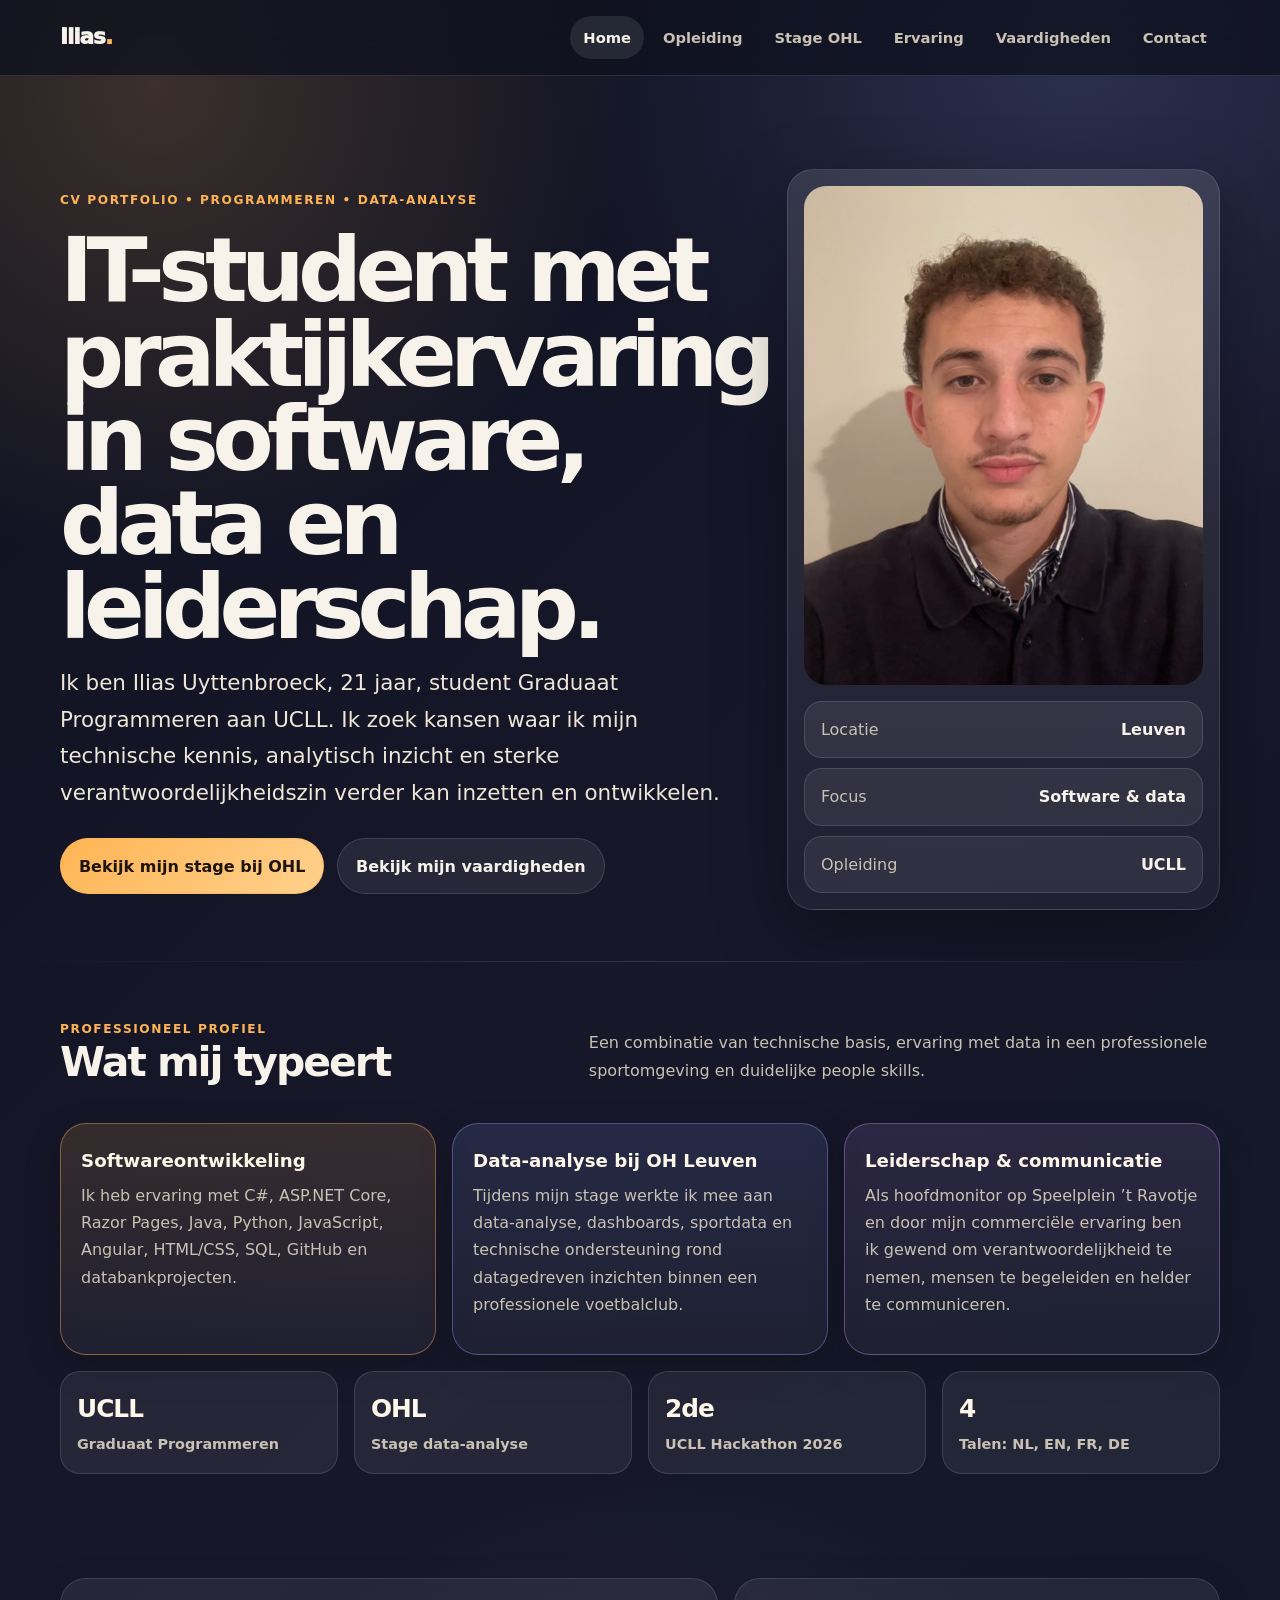
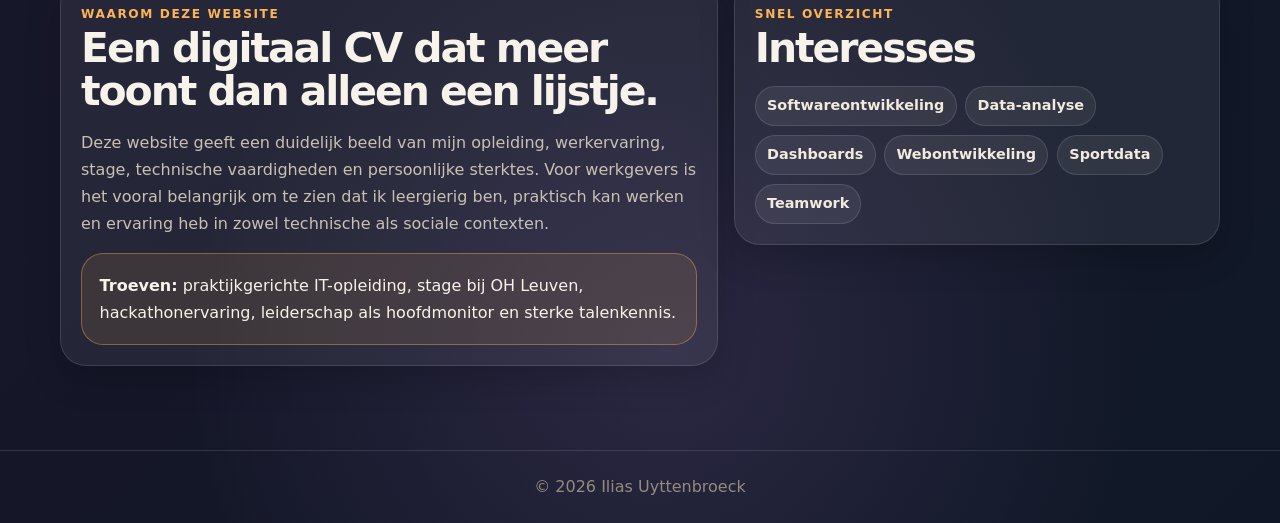
==== index.html @ 3ab749e5 "Initial portfolio website" ====
<!DOCTYPE html>
<html lang="nl">
<head>
  <meta charset="UTF-8">
  <meta name="viewport" content="width=device-width, initial-scale=1">
  <title>Ilias Uyttenbroeck | CV Portfolio</title>
  <meta name="description" content="Professioneel CV-portfolio van Ilias Uyttenbroeck: student programmeren, data-analyse, softwareontwikkeling en leiderschapservaring.">
  <link rel="stylesheet" href="styles/style.css">
  <script defer src="scripts/main.js"></script>
</head>
<body>
<header class="header"><div class="container header-inner"><a class="logo" href="index.html">Ilias<span>.</span></a><nav class="navbar" aria-label="Hoofdnavigatie"><ul><li><a href="index.html" aria-current="page">Home</a></li><li><a href="opleiding.html">Opleiding</a></li><li><a href="stage.html">Stage OHL</a></li><li><a href="ervaring.html">Ervaring</a></li><li><a href="vaardigheden.html">Vaardigheden</a></li><li><a href="contact.html">Contact</a></li></ul></nav></div></header>
<main>
  <section class="hero">
    <div class="container hero-grid">
      <div>
        <span class="kicker">CV portfolio • programmeren • data-analyse</span>
        <h1>IT-student met praktijkervaring in software, data en leiderschap.</h1>
        <p class="lead">Ik ben Ilias Uyttenbroeck, <span data-age></span> jaar, student Graduaat Programmeren aan UCLL. Ik zoek kansen waar ik mijn technische kennis, analytisch inzicht en sterke verantwoordelijkheidszin verder kan inzetten en ontwikkelen.</p>
        <div class="hero-actions">
          <a class="btn btn-primary" href="stage.html">Bekijk mijn stage bij OHL</a>
          <a class="btn btn-secondary" href="vaardigheden.html">Bekijk mijn vaardigheden</a>
        </div>
      </div>
      <aside class="profile-card" aria-label="Profiel van Ilias">
        <img class="profile-photo" src="img/selfie.jpg" alt="Foto van Ilias Uyttenbroeck">
        <div class="profile-meta">
          <div class="meta-pill"><span>Locatie</span><strong>Leuven</strong></div>
          <div class="meta-pill"><span>Focus</span><strong>Software & data</strong></div>
          <div class="meta-pill"><span>Opleiding</span><strong>UCLL</strong></div>
        </div>
      </aside>
    </div>
  </section>

  <section class="section"><div class="container">
    <div class="section-head"><div><span class="kicker">Professioneel profiel</span><h2>Wat mij typeert</h2></div><p>Een combinatie van technische basis, ervaring met data in een professionele sportomgeving en duidelijke people skills.</p></div>
    <div class="card-grid">
      <article class="card highlight"><h3>Softwareontwikkeling</h3><p>Ik heb ervaring met C#, ASP.NET Core, Razor Pages, Java, Python, JavaScript, Angular, HTML/CSS, SQL, GitHub en databankprojecten.</p></article>
      <article class="card blue-card"><h3>Data-analyse bij OH Leuven</h3><p>Tijdens mijn stage werkte ik mee aan data-analyse, dashboards, sportdata en technische ondersteuning rond datagedreven inzichten binnen een professionele voetbalclub.</p></article>
      <article class="card purple-card"><h3>Leiderschap & communicatie</h3><p>Als hoofdmonitor op Speelplein ’t Ravotje en door mijn commerciële ervaring ben ik gewend om verantwoordelijkheid te nemen, mensen te begeleiden en helder te communiceren.</p></article>
    </div>
    <div class="stats">
      <div class="stat"><strong>UCLL</strong><span>Graduaat Programmeren</span></div>
      <div class="stat"><strong>OHL</strong><span>Stage data-analyse</span></div>
      <div class="stat"><strong>2de</strong><span>UCLL Hackathon 2026</span></div>
      <div class="stat"><strong>4</strong><span>Talen: NL, EN, FR, DE</span></div>
    </div>
  </div></section>

  <section class="section"><div class="container two-one">
    <article class="feature-panel">
      <span class="kicker">Waarom deze website</span>
      <h2>Een digitaal CV dat meer toont dan alleen een lijstje.</h2>
      <p>Deze website geeft een duidelijk beeld van mijn opleiding, werkervaring, stage, technische vaardigheden en persoonlijke sterktes. Voor werkgevers is het vooral belangrijk om te zien dat ik leergierig ben, praktisch kan werken en ervaring heb in zowel technische als sociale contexten.</p>
      <div class="callout"><strong>Troeven:</strong> praktijkgerichte IT-opleiding, stage bij OH Leuven, hackathonervaring, leiderschap als hoofdmonitor en sterke talenkennis.</div>
    </article>
    <article class="card">
      <span class="kicker">Snel overzicht</span>
      <h2>Interesses</h2>
      <ul class="tag-list"><li>Softwareontwikkeling</li><li>Data-analyse</li><li>Dashboards</li><li>Webontwikkeling</li><li>Sportdata</li><li>Teamwork</li></ul>
    </article>
  </div></section>
</main>
<footer class="footer"><div class="container">&copy; <span data-year></span> Ilias Uyttenbroeck</div></footer>
</body></html>
---- styles/style.css ----
:root{
  --bg:#0f1220;
  --bg-2:#151829;
  --surface:#1b2035;
  --surface-2:#222842;
  --surface-glass:rgba(255,255,255,.065);
  --text:#f7f3ea;
  --muted:#c9c1b3;
  --muted-2:#948b7e;
  --line:rgba(255,255,255,.12);
  --accent:#ffb454;
  --accent-2:#8ea7ff;
  --accent-3:#d69cff;
  --accent-dark:#3a2610;
  --shadow:0 24px 70px rgba(0,0,0,.34);
  --radius:26px;
}

*{box-sizing:border-box}
html{scroll-behavior:smooth}
body{
  margin:0;
  font-family:Inter, ui-sans-serif, system-ui, -apple-system, BlinkMacSystemFont, "Segoe UI", sans-serif;
  color:var(--text);
  background:
    radial-gradient(circle at 12% 4%, rgba(255,180,84,.18), transparent 30rem),
    radial-gradient(circle at 84% 2%, rgba(142,167,255,.18), transparent 32rem),
    radial-gradient(circle at 52% 92%, rgba(214,156,255,.12), transparent 30rem),
    linear-gradient(135deg,#0f1220 0%,#17172a 48%,#101827 100%);
  line-height:1.7;
  min-height:100vh;
}

a{color:inherit;text-decoration:none}
img{max-width:100%;display:block}
.container{width:min(1160px,92vw);margin-inline:auto}

.header{
  position:sticky;top:0;z-index:20;
  backdrop-filter:blur(18px);
  background:rgba(15,18,32,.80);
  border-bottom:1px solid var(--line);
}
.header-inner{display:flex;align-items:center;justify-content:space-between;gap:1rem;padding:1rem 0}
.logo{font-weight:950;letter-spacing:-.05em;font-size:1.35rem}
.logo span{color:var(--accent)}
.navbar ul{display:flex;gap:.35rem;list-style:none;margin:0;padding:0;flex-wrap:wrap;justify-content:flex-end}
.navbar a{display:inline-flex;padding:.56rem .82rem;border-radius:999px;color:var(--muted);font-weight:750;font-size:.92rem}
.navbar a:hover,.navbar a[aria-current="page"]{background:rgba(255,255,255,.09);color:var(--text)}

.hero{padding:5.8rem 0 3.2rem;position:relative;overflow:hidden}
.hero::after{content:"";position:absolute;inset:auto 0 0 0;height:1px;background:linear-gradient(90deg,transparent,var(--line),transparent)}
.hero-grid{display:grid;grid-template-columns:1.23fr .77fr;gap:2.2rem;align-items:center}
.kicker{display:inline-flex;gap:.5rem;align-items:center;color:var(--accent);font-weight:900;text-transform:uppercase;letter-spacing:.13em;font-size:.76rem}
h1{font-size:clamp(2.6rem,7vw,5.8rem);line-height:.94;margin:1rem 0;letter-spacing:-.075em;max-width:11ch}
.page-title{max-width:15ch}
h2{font-size:clamp(1.8rem,3.2vw,2.75rem);line-height:1.05;margin:0 0 1rem;letter-spacing:-.05em}
h3{font-size:1.14rem;margin:.1rem 0 .35rem;color:#fff7e9}
p{margin:.35rem 0 1rem;color:var(--muted)}
.lead{font-size:clamp(1.05rem,2vw,1.34rem);max-width:70ch;color:#eee6d7}
.hero-actions{display:flex;gap:.8rem;flex-wrap:wrap;margin-top:1.7rem}
.btn{display:inline-flex;align-items:center;justify-content:center;border-radius:999px;padding:.82rem 1.12rem;font-weight:900;border:1px solid var(--line);transition:.2s ease}
.btn:hover{transform:translateY(-2px)}
.btn-primary{background:linear-gradient(135deg,var(--accent),#ffd18c);color:#1e1307;border-color:rgba(255,180,84,.65)}
.btn-secondary{background:rgba(255,255,255,.075);color:var(--text)}

.profile-card{background:linear-gradient(180deg,rgba(255,255,255,.115),rgba(255,255,255,.045));border:1px solid var(--line);border-radius:var(--radius);padding:1rem;box-shadow:var(--shadow)}
.profile-photo{aspect-ratio:4/5;border-radius:22px;object-fit:cover;width:100%;object-position:center 24%}
.profile-meta{display:grid;gap:.65rem;margin-top:1rem}
.meta-pill{display:flex;justify-content:space-between;gap:1rem;background:rgba(255,255,255,.07);border:1px solid var(--line);border-radius:18px;padding:.88rem 1rem;color:var(--muted)}
.meta-pill strong{color:var(--text)}

.section{padding:3.25rem 0}
.section-head{display:flex;justify-content:space-between;gap:1.5rem;align-items:end;margin-bottom:1.45rem}
.section-head p{max-width:62ch}
.card-grid{display:grid;grid-template-columns:repeat(3,1fr);gap:1rem}
.card,.timeline-item,.contact-card,.feature-panel{background:var(--surface-glass);border:1px solid var(--line);border-radius:var(--radius);padding:1.25rem;box-shadow:0 12px 36px rgba(0,0,0,.18)}
.card strong,.timeline-item strong{color:#ffd18c}
.highlight{border-color:rgba(255,180,84,.42);background:linear-gradient(180deg,rgba(255,180,84,.14),rgba(255,255,255,.045))}
.blue-card{border-color:rgba(142,167,255,.38);background:linear-gradient(180deg,rgba(142,167,255,.13),rgba(255,255,255,.045))}
.purple-card{border-color:rgba(214,156,255,.35);background:linear-gradient(180deg,rgba(214,156,255,.12),rgba(255,255,255,.045))}

.tag-list{display:flex;gap:.55rem;flex-wrap:wrap;padding:0;margin:1rem 0 0;list-style:none}
.tag-list li{border:1px solid var(--line);background:rgba(255,255,255,.07);border-radius:999px;padding:.43rem .7rem;color:#f2eadc;font-weight:800;font-size:.9rem}

.timeline{display:grid;gap:1rem;margin:0;padding:0;list-style:none}
.timeline-item{position:relative;overflow:hidden;padding-left:1.4rem}
.timeline-item::before{content:"";position:absolute;inset:0 auto 0 0;width:4px;background:linear-gradient(var(--accent),var(--accent-2),var(--accent-3))}
.timeline-item time{color:#ffd18c;font-weight:900;font-size:.92rem}
.timeline-item p{margin-bottom:0}
.timeline-item ul{color:var(--muted);margin:.6rem 0 0;padding-left:1.2rem}

.split{display:grid;grid-template-columns:1fr 1fr;gap:1rem}
.two-one{display:grid;grid-template-columns:1.15fr .85fr;gap:1rem;align-items:start}
.contact-grid{display:grid;grid-template-columns:1fr 1fr;gap:1rem}
.contact-card a{text-decoration:underline;text-decoration-color:rgba(255,180,84,.6);text-underline-offset:4px}
.stats{display:grid;grid-template-columns:repeat(4,1fr);gap:1rem;margin-top:1rem}
.stat{background:rgba(255,255,255,.065);border:1px solid var(--line);border-radius:20px;padding:1rem}
.stat strong{display:block;font-size:1.55rem;color:#fff7e9;letter-spacing:-.04em}
.stat span{color:var(--muted);font-weight:750;font-size:.9rem}
.callout{border:1px solid rgba(255,180,84,.38);background:rgba(255,180,84,.11);border-radius:22px;padding:1.1rem;margin-top:1rem}
.footer{border-top:1px solid var(--line);padding:1.4rem 0;margin-top:2rem;color:var(--muted-2);text-align:center}

@media (max-width:920px){
  .header-inner{align-items:flex-start;flex-direction:column}
  .hero{padding-top:3.3rem}
  .hero-grid,.split,.two-one,.contact-grid{grid-template-columns:1fr}
  .card-grid,.stats{grid-template-columns:1fr}
  .section-head{display:block}
  .navbar ul{justify-content:flex-start}
  h1{max-width:100%}
}
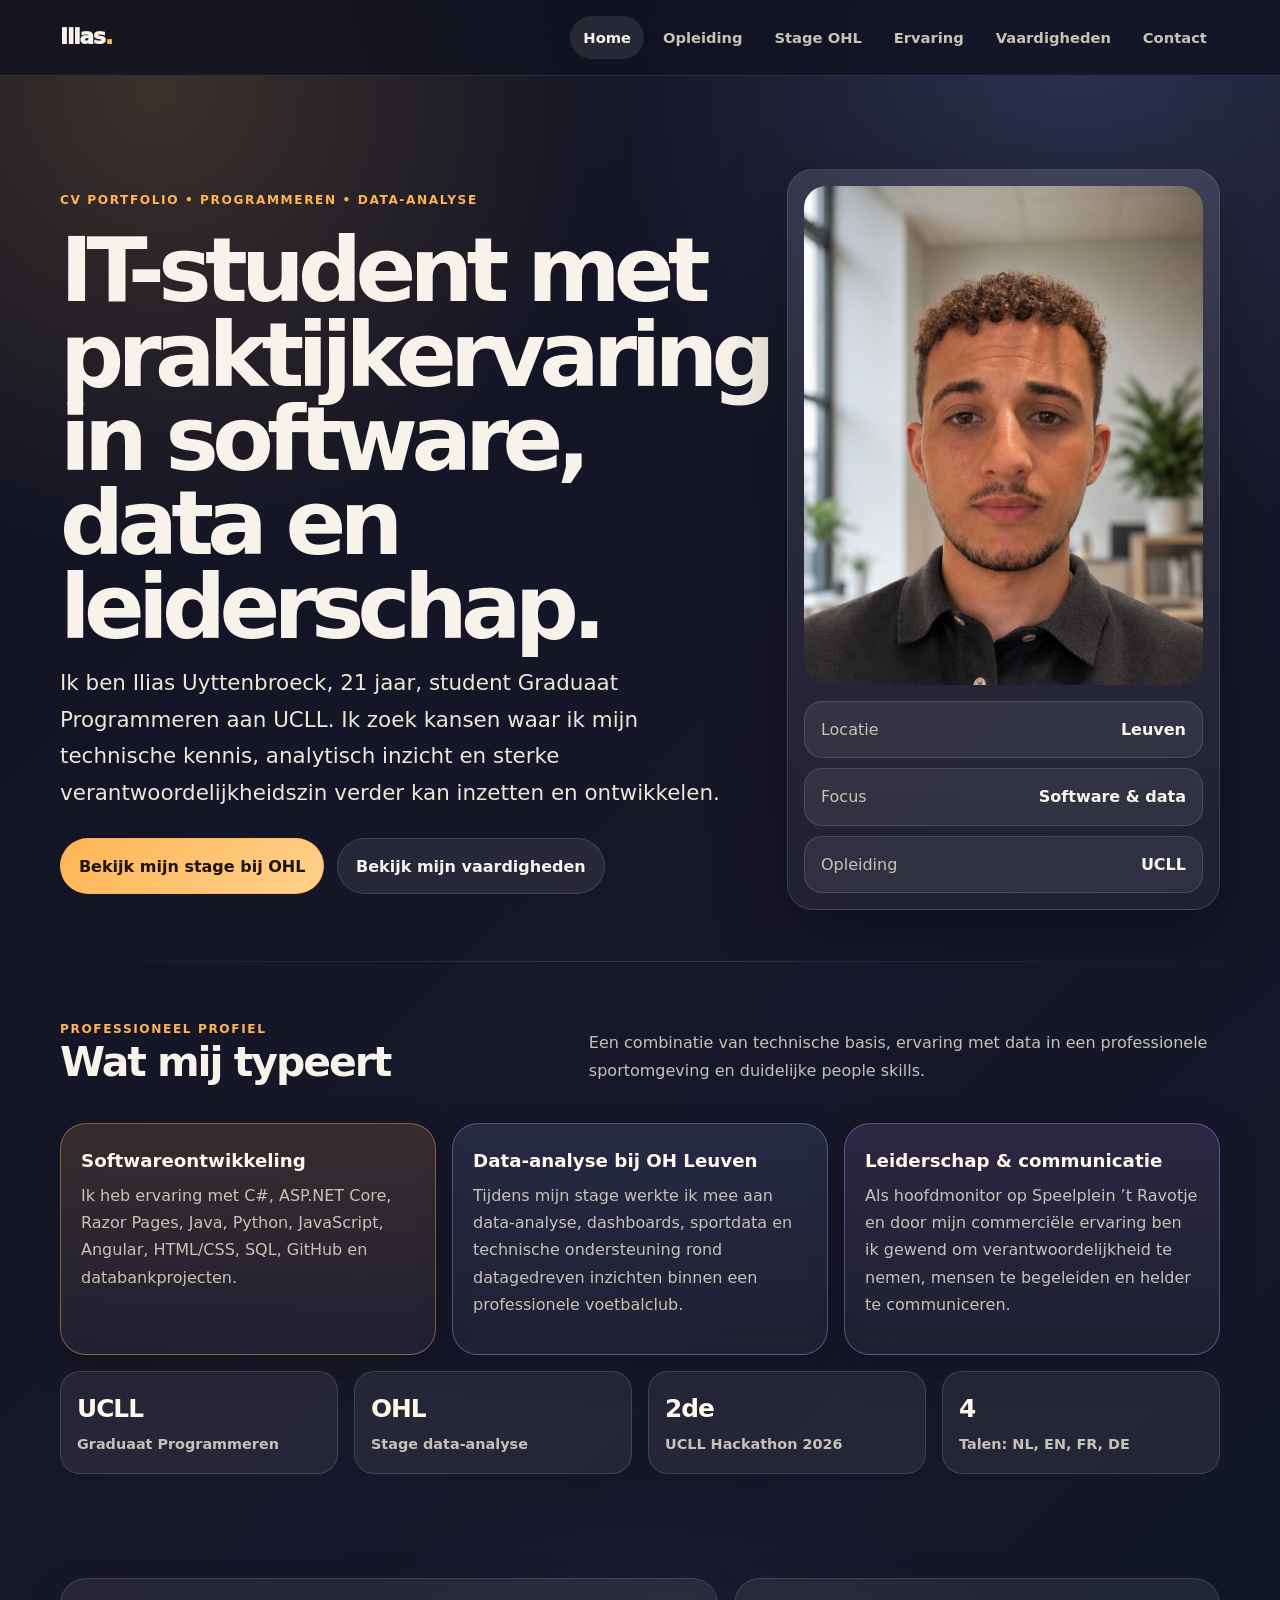
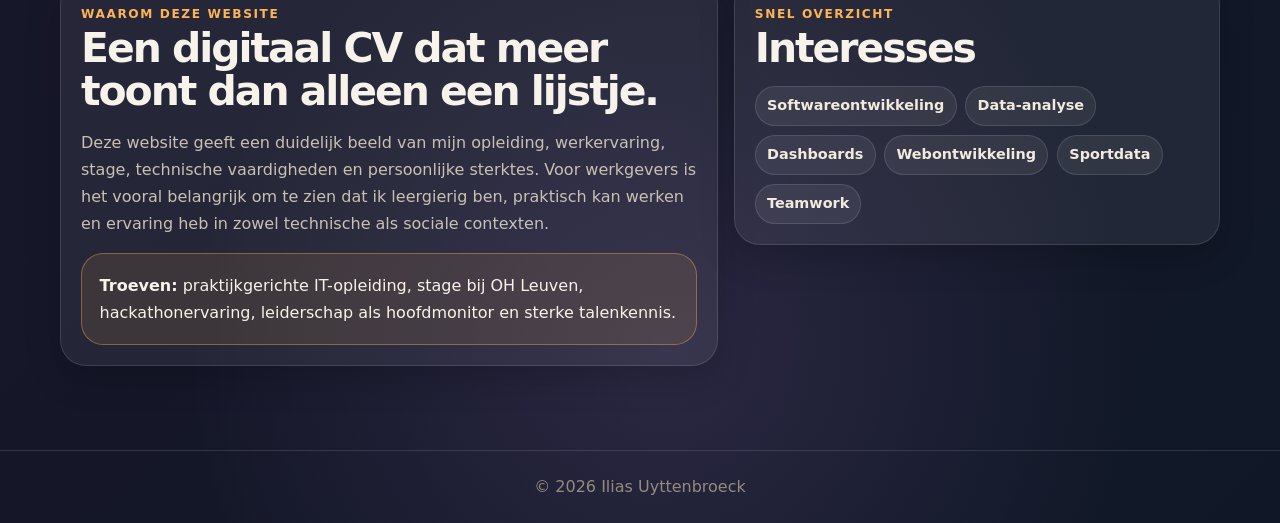
==== commit 3fa9a714: "afbeelding aangepast" ====
--- a/index.html
+++ b/index.html
@@ -23,7 +23,7 @@
         </div>
       </div>
       <aside class="profile-card" aria-label="Profiel van Ilias">
-        <img class="profile-photo" src="img/selfie.jpg" alt="Foto van Ilias Uyttenbroeck">
+        <img class="profile-photo" src="img/selfieCV.jpeg" alt="Foto van Ilias Uyttenbroeck">
         <div class="profile-meta">
           <div class="meta-pill"><span>Locatie</span><strong>Leuven</strong></div>
           <div class="meta-pill"><span>Focus</span><strong>Software & data</strong></div>
